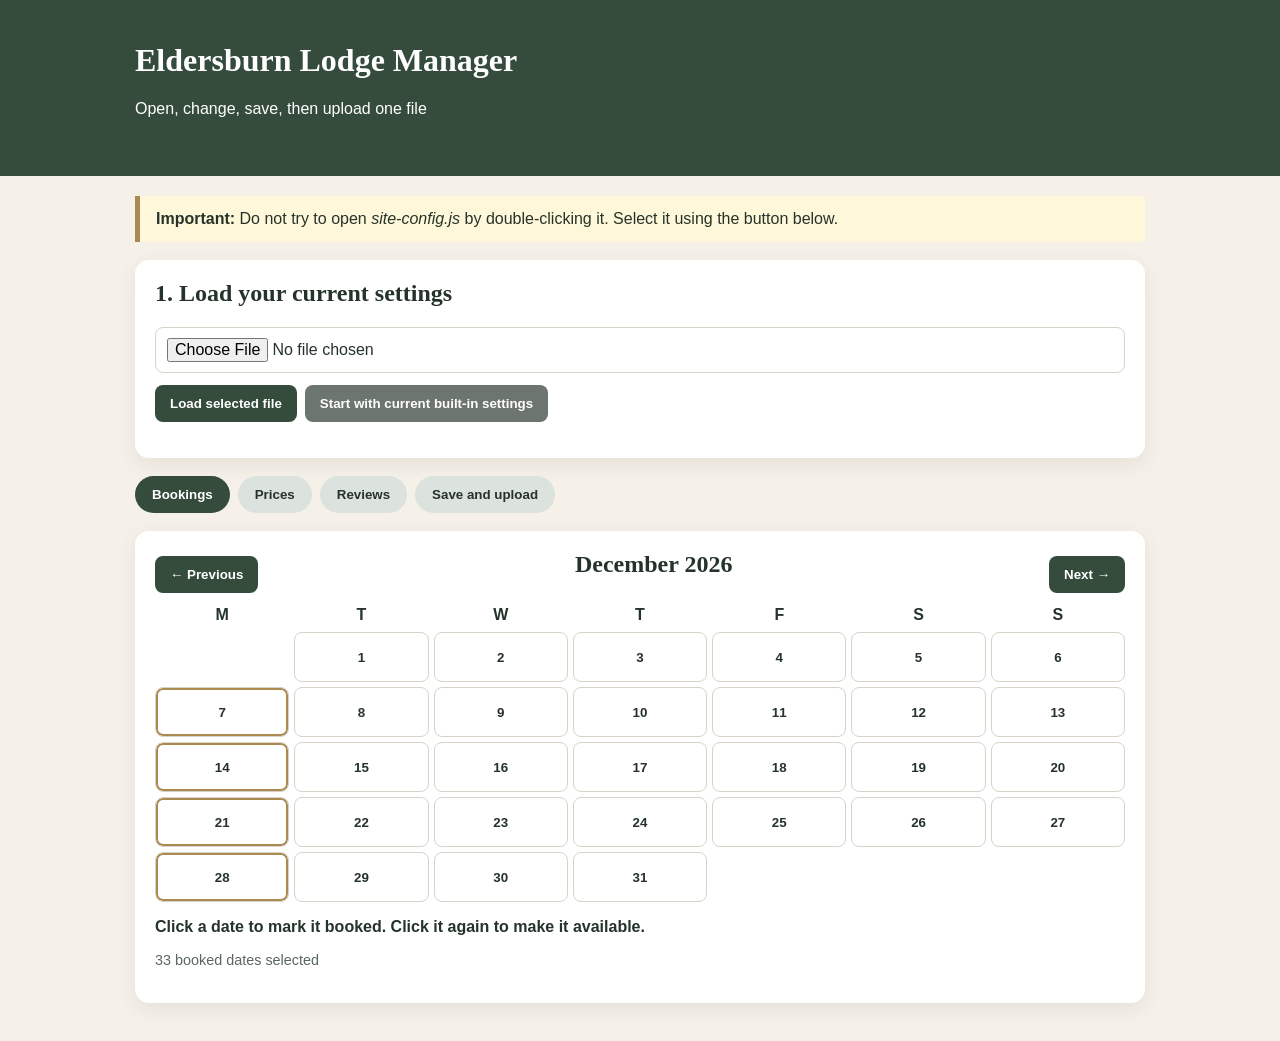
==== Eldersburn_Lodge_Manager.html @ bc5d5e98 "Add files via upload Install Eldersburn Lodge Version 7 Stable" ====
<!doctype html>
<html lang="en-GB">
<head>
<meta charset="utf-8"><meta name="viewport" content="width=device-width,initial-scale=1">
<title>Eldersburn Lodge Manager</title>
<style>
:root{--green:#354c3d;--cream:#f5f1e8;--ink:#25332a;--gold:#aa8a50;--red:#8b4a45;--line:#d8d3c8}
*{box-sizing:border-box}body{margin:0;font-family:Arial,sans-serif;background:var(--cream);color:var(--ink)}
header{background:var(--green);color:#fff;padding:22px}.wrap{max-width:1050px;margin:auto;padding:20px}
h1,h2,h3{font-family:Georgia,serif;margin-top:0}.intro{background:#fff7d9;border-left:5px solid var(--gold);padding:14px 16px;margin-bottom:18px}
.tabs{display:flex;gap:8px;flex-wrap:wrap;margin-bottom:18px}.tab{border:0;border-radius:999px;padding:11px 17px;background:#dce2dd;color:var(--ink);font-weight:700;cursor:pointer}.tab.active{background:var(--green);color:#fff}
.panel{display:none}.panel.active{display:block}.card{background:#fff;padding:20px;border-radius:14px;margin-bottom:18px;box-shadow:0 6px 22px #00000012}
button,.button{border:0;border-radius:8px;padding:11px 15px;background:var(--green);color:#fff;font-weight:700;cursor:pointer}.secondary{background:#6d756f}.danger{background:var(--red)}
input,textarea,select{width:100%;padding:10px 11px;border:1px solid var(--line);border-radius:8px;font:inherit;background:#fff}label{display:block;font-weight:700;margin-bottom:12px}label span{display:block;font-weight:400;font-size:.88rem;margin-top:4px;opacity:.7}
.row{display:grid;grid-template-columns:repeat(2,minmax(0,1fr));gap:14px}.actions{display:flex;gap:8px;flex-wrap:wrap}.status{font-weight:700;margin-top:12px}.calendar-head{display:flex;justify-content:space-between;align-items:center;gap:10px}.week,.days{display:grid;grid-template-columns:repeat(7,1fr);gap:5px}.week span{text-align:center;font-weight:700;padding:8px}.day{min-height:50px;border:1px solid var(--line);border-radius:8px;background:#fff;color:var(--ink)}.day.blank{visibility:hidden}.day.booked{background:var(--red);color:#fff;border-color:var(--red)}.day.monday{box-shadow:inset 0 0 0 2px var(--gold)}
.review{border:1px solid var(--line);border-radius:10px;padding:14px;margin-top:10px}.review .stars{color:var(--gold)}
.steps li{margin:.55rem 0}.small{font-size:.9rem;opacity:.75}.savebox{background:#eef4ef;border:1px solid #cad8cd}
@media(max-width:700px){.row{grid-template-columns:1fr}.wrap{padding:12px}.week,.days{gap:3px}.day{min-height:44px;padding:5px}}
</style>
</head>
<body>
<header><div class="wrap"><h1>Eldersburn Lodge Manager</h1><p>Open, change, save, then upload one file</p></div></header>
<div class="wrap">
<div class="intro"><strong>Important:</strong> Do not try to open <em>site-config.js</em> by double-clicking it. Select it using the button below.</div>
<div class="card">
  <h2>1. Load your current settings</h2>
  <input id="file" type="file" accept=".js,text/javascript">
  <div class="actions" style="margin-top:12px"><button id="load">Load selected file</button><button id="useDefaults" class="secondary">Start with current built-in settings</button></div>
  <p id="loadStatus" class="status"></p>
</div>
<div class="tabs">
<button class="tab active" data-panel="bookings">Bookings</button>
<button class="tab" data-panel="prices">Prices</button>
<button class="tab" data-panel="reviews">Reviews</button>
<button class="tab" data-panel="save">Save and upload</button>
</div>
<section id="bookings" class="panel active">
<div class="card">
<div class="calendar-head"><button id="prev">← Previous</button><h2 id="month"></h2><button id="next">Next →</button></div>
<div class="week"><span>M</span><span>T</span><span>W</span><span>T</span><span>F</span><span>S</span><span>S</span></div><div id="days" class="days"></div>
<p><strong>Click a date to mark it booked. Click it again to make it available.</strong></p><p id="dateCount" class="small"></p>
</div></section>
<section id="prices" class="panel"><div class="card"><h2>Prices</h2>
<div class="row"><label>Low season — 4 nights<input id="low4"></label><label>Low season — 7 nights<input id="low7"></label></div>
<div class="row"><label>Mid season — 4 nights<input id="mid4"></label><label>Mid season — 7 nights<input id="mid7"></label></div>
<div class="row"><label>High season — 4 nights<input id="high4"></label><label>High season — 7 nights<input id="high7"></label></div>
<label>Christmas and New Year<input id="festive"></label>
<h3>Booking terms</h3><div class="row"><label>Minimum stay<input id="minimum"></label><label>Cleaning charge<input id="cleaning"></label><label>Security deposit<input id="deposit"></label><label>Pet rule<input id="pets"></label><label>Changeover day<input id="changeover"></label></div>
</div></section>
<section id="reviews" class="panel"><div class="card"><h2>Add or edit a review</h2>
<div class="row"><label>Guest name<input id="reviewName"></label><label>Location<input id="reviewLocation"></label></div>
<label>Rating<select id="reviewRating"><option value="5">5 stars</option><option value="4">4 stars</option><option value="3">3 stars</option><option value="2">2 stars</option><option value="1">1 star</option></select></label>
<label>Review<textarea id="reviewText" rows="5"></textarea></label><div class="actions"><button id="saveReview">Add review</button><button id="cancelReview" class="secondary" hidden>Cancel edit</button></div><p id="reviewStatus" class="status"></p>
<div id="reviewList"></div></div></section>
<section id="save" class="panel"><div class="card savebox"><h2>2. Download your updated file</h2><p>This creates one file called <strong>site-config.js</strong>.</p><button id="download">Download site-config.js</button><p id="downloadStatus" class="status"></p></div>
<div class="card"><h2>3. Upload it to GitHub</h2><ol class="steps"><li>Open the Eldersburn-Lodge repository</li><li>Choose <strong>Add file → Upload files</strong></li><li>Upload the new <strong>site-config.js</strong></li><li>Commit directly to the main branch</li><li>Wait for the green Pages tick</li><li>Refresh the live website. Use <strong>Ctrl + Shift + R</strong> only if the old version is still showing</li></ol></div></section>
</div>
<script>
const defaults={bookedDates:["2026-08-07","2026-08-08","2026-08-09","2026-08-10","2026-08-14","2026-08-15","2026-08-16","2026-08-17","2026-08-19","2026-08-20","2026-08-21","2026-08-22","2026-08-23","2026-08-28","2026-08-29","2026-08-30","2026-08-31","2026-09-04","2026-09-05","2026-09-06","2026-09-07","2026-09-11","2026-09-12","2026-09-13","2026-09-14","2026-09-15","2026-09-18","2026-09-19","2026-09-20","2026-09-25","2026-09-26","2026-09-27","2026-09-28"],prices:[{season:"Low season",dates:"January, February, March and December",stays:[{label:"4 nights",price:"£1,000"},{label:"7 nights",price:"£1,750"}]},{season:"Mid season",dates:"April, May, October and November",stays:[{label:"4 nights",price:"£1,200"},{label:"7 nights",price:"£2,100"}]},{season:"High season",dates:"June, July, August and September",stays:[{label:"4 nights",price:"£1,400"},{label:"7 nights",price:"£2,450"}]},{season:"Christmas and New Year",dates:"Festive period",stays:[{label:"Festive stay",price:"£3,000"}]}],priceNotes:["Minimum stay: 4 nights","Cleaning charge: £100 per booking","Refundable security deposit: £200","No pets","Standard changeover day: Monday","Christmas and New Year dates and stay duration are confirmed when you enquire"],reviews:[]};
let config=JSON.parse(JSON.stringify(defaults)),booked=new Set(defaults.bookedDates),reviews=[],month=new Date(),editing=-1;month.setDate(1);
const $=s=>document.querySelector(s),esc=s=>String(s||'').replace(/[&<>"']/g,c=>({'&':'&amp;','<':'&lt;','>':'&gt;','"':'&quot;',"'":'&#39;'}[c])),pad=n=>String(n).padStart(2,'0'),iso=(y,m,d)=>`${y}-${pad(m+1)}-${pad(d)}`;
document.querySelectorAll('.tab').forEach(b=>b.onclick=()=>{document.querySelectorAll('.tab').forEach(x=>x.classList.toggle('active',x===b));document.querySelectorAll('.panel').forEach(x=>x.classList.toggle('active',x.id===b.dataset.panel))});
function getPrice(season,label){return config.prices?.find(x=>x.season===season)?.stays?.find(x=>x.label===label)?.price||''}function note(prefix){return config.priceNotes?.find(x=>x.startsWith(prefix))?.slice(prefix.length).trim()||''}
function populate(){booked=new Set(config.bookedDates||[]);reviews=Array.isArray(config.reviews)?config.reviews.map(x=>({...x})):[];$('#low4').value=getPrice('Low season','4 nights');$('#low7').value=getPrice('Low season','7 nights');$('#mid4').value=getPrice('Mid season','4 nights');$('#mid7').value=getPrice('Mid season','7 nights');$('#high4').value=getPrice('High season','4 nights');$('#high7').value=getPrice('High season','7 nights');$('#festive').value=getPrice('Christmas and New Year','Festive stay');$('#minimum').value=note('Minimum stay:');$('#cleaning').value=note('Cleaning charge:');$('#deposit').value=note('Refundable security deposit:');$('#pets').value=config.priceNotes?.find(x=>/pet/i.test(x))||'No pets';$('#changeover').value=note('Standard changeover day:');renderCalendar();renderReviews()}
function renderCalendar(){const y=month.getFullYear(),m=month.getMonth();$('#month').textContent=month.toLocaleDateString('en-GB',{month:'long',year:'numeric'});const h=$('#days');h.innerHTML='';const start=(new Date(y,m,1).getDay()+6)%7;for(let i=0;i<start;i++){const b=document.createElement('button');b.className='day blank';h.appendChild(b)}for(let d=1;d<=new Date(y,m+1,0).getDate();d++){const key=iso(y,m,d),date=new Date(y,m,d),b=document.createElement('button');b.type='button';b.className='day';b.textContent=d;if(booked.has(key))b.classList.add('booked');if(date.getDay()===1)b.classList.add('monday');b.onclick=()=>{booked.has(key)?booked.delete(key):booked.add(key);renderCalendar()};h.appendChild(b)}$('#dateCount').textContent=`${booked.size} booked dates selected`}
$('#prev').onclick=()=>{month.setMonth(month.getMonth()-1);renderCalendar()};$('#next').onclick=()=>{month.setMonth(month.getMonth()+1);renderCalendar()};
$('#load').onclick=async()=>{const f=$('#file').files[0];if(!f){$('#loadStatus').textContent='Choose site-config.js first';return}try{const text=await f.text(),box={};new Function('window',text)(box);if(!box.ELDERSBURN_CONFIG)throw Error();config=box.ELDERSBURN_CONFIG;populate();$('#loadStatus').textContent='Settings loaded successfully'}catch(e){$('#loadStatus').textContent='That file could not be loaded. Please choose site-config.js'}};
$('#useDefaults').onclick=()=>{config=JSON.parse(JSON.stringify(defaults));populate();$('#loadStatus').textContent='Built-in settings loaded'};
function renderReviews(){const h=$('#reviewList');h.innerHTML=reviews.length?reviews.map((r,i)=>`<div class="review"><strong>${esc(r.name)}</strong>${r.location?' · '+esc(r.location):''}<div class="stars">${'★'.repeat(Number(r.rating)||5)}</div><p>${esc(r.text)}</p><div class="actions"><button data-edit="${i}">Edit</button><button class="danger" data-delete="${i}">Delete</button></div></div>`).join(''):'<p>No reviews added yet</p>';h.querySelectorAll('[data-edit]').forEach(b=>b.onclick=()=>editReview(+b.dataset.edit));h.querySelectorAll('[data-delete]').forEach(b=>b.onclick=()=>{if(confirm('Delete this review?')){reviews.splice(+b.dataset.delete,1);renderReviews()}})}
function clearReview(){editing=-1;$('#reviewName').value='';$('#reviewLocation').value='';$('#reviewRating').value='5';$('#reviewText').value='';$('#saveReview').textContent='Add review';$('#cancelReview').hidden=true}function editReview(i){editing=i;const r=reviews[i];$('#reviewName').value=r.name||'';$('#reviewLocation').value=r.location||'';$('#reviewRating').value=r.rating||5;$('#reviewText').value=r.text||'';$('#saveReview').textContent='Save review';$('#cancelReview').hidden=false}
$('#saveReview').onclick=()=>{const r={name:$('#reviewName').value.trim(),location:$('#reviewLocation').value.trim(),rating:+$('#reviewRating').value,text:$('#reviewText').value.trim()};if(!r.name||!r.text){$('#reviewStatus').textContent='Enter the guest name and review';return}editing>=0?reviews[editing]=r:reviews.push(r);$('#reviewStatus').textContent='Review saved';clearReview();renderReviews()};$('#cancelReview').onclick=clearReview;
function val(id){return $('#'+id).value.trim()}function output(){return{bookedDates:[...booked].sort(),prices:[{season:'Low season',dates:'January, February, March and December',stays:[{label:'4 nights',price:val('low4')},{label:'7 nights',price:val('low7')}]},{season:'Mid season',dates:'April, May, October and November',stays:[{label:'4 nights',price:val('mid4')},{label:'7 nights',price:val('mid7')}]},{season:'High season',dates:'June, July, August and September',stays:[{label:'4 nights',price:val('high4')},{label:'7 nights',price:val('high7')}]},{season:'Christmas and New Year',dates:'Festive period',stays:[{label:'Festive stay',price:val('festive')}]}],priceNotes:[`Minimum stay: ${val('minimum')}`,`Cleaning charge: ${val('cleaning')}`,`Refundable security deposit: ${val('deposit')}`,val('pets'),`Standard changeover day: ${val('changeover')}`,'Christmas and New Year dates and stay duration are confirmed when you enquire'],reviews}}
$('#download').onclick=()=>{const text='/* Eldersburn Lodge website settings — generated by the Manager */\nwindow.ELDERSBURN_CONFIG = '+JSON.stringify(output(),null,2)+';\n',blob=new Blob([text],{type:'text/javascript'}),a=document.createElement('a');a.href=URL.createObjectURL(blob);a.download='site-config.js';a.click();setTimeout(()=>URL.revokeObjectURL(a.href),1000);$('#downloadStatus').textContent='site-config.js downloaded'};
populate();
</script>
</body></html>
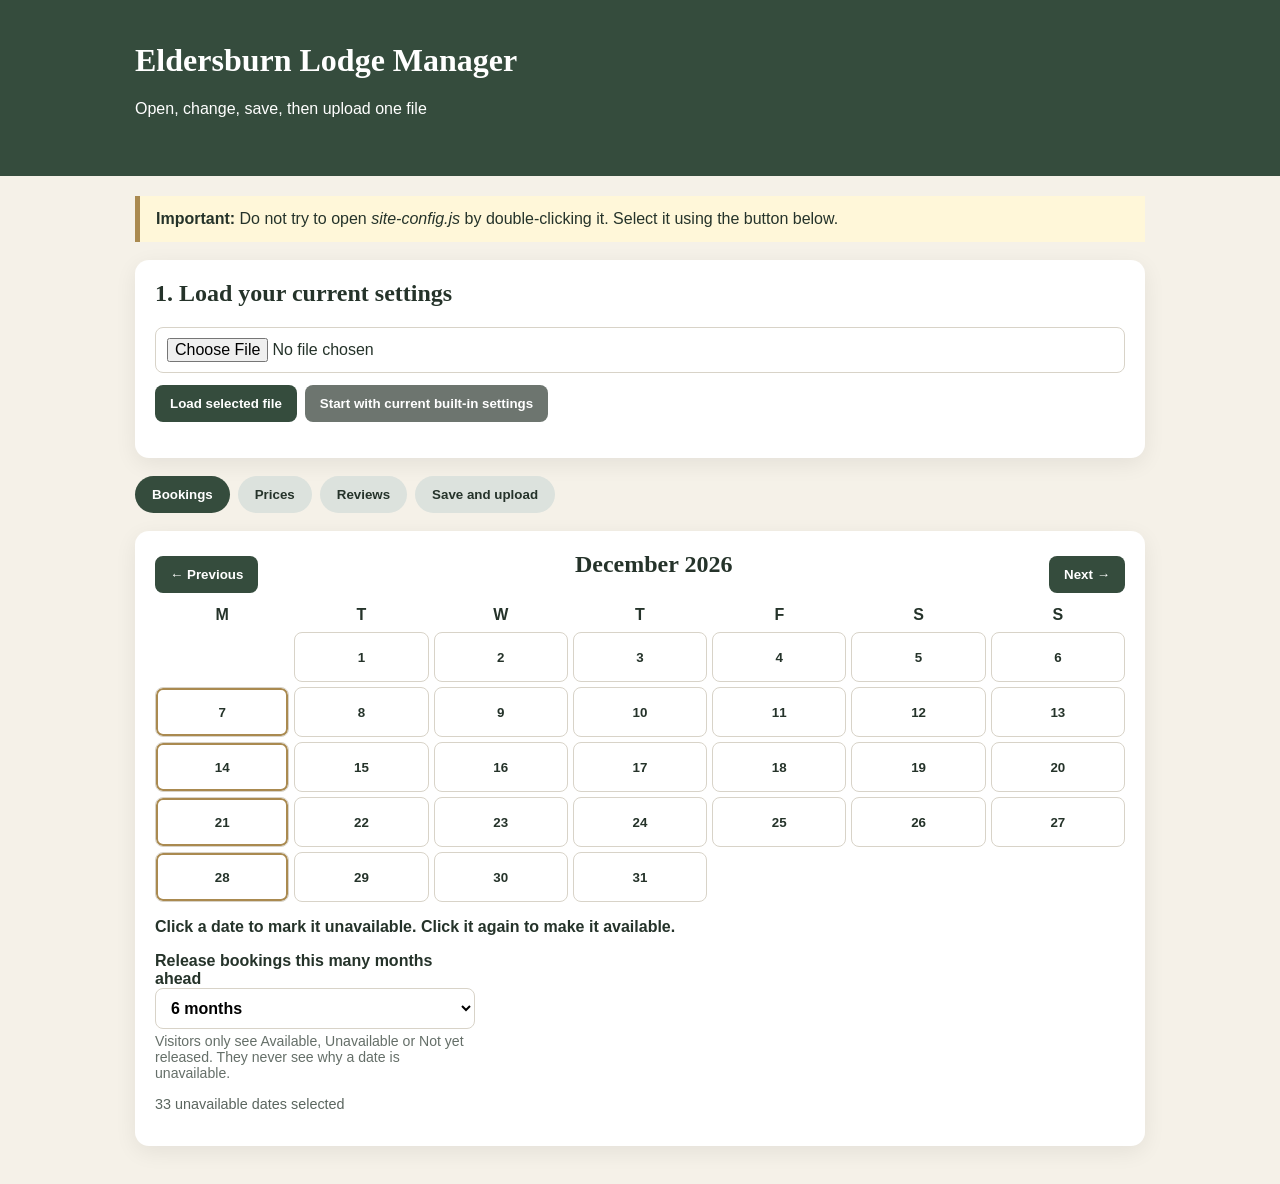
==== commit d8bde0c5: "Add files via upload Install six month booking window" ====
--- a/Eldersburn_Lodge_Manager.html
+++ b/Eldersburn_Lodge_Manager.html
@@ -38,7 +38,11 @@
 <div class="card">
 <div class="calendar-head"><button id="prev">← Previous</button><h2 id="month"></h2><button id="next">Next →</button></div>
 <div class="week"><span>M</span><span>T</span><span>W</span><span>T</span><span>F</span><span>S</span><span>S</span></div><div id="days" class="days"></div>
-<p><strong>Click a date to mark it booked. Click it again to make it available.</strong></p><p id="dateCount" class="small"></p>
+<p><strong>Click a date to mark it unavailable. Click it again to make it available.</strong></p>
+<label style="max-width:320px">Release bookings this many months ahead
+<select id="bookingWindow"><option value="3">3 months</option><option value="6">6 months</option><option value="9">9 months</option><option value="12">12 months</option></select>
+<span>Visitors only see Available, Unavailable or Not yet released. They never see why a date is unavailable.</span></label>
+<p id="dateCount" class="small"></p>
 </div></section>
 <section id="prices" class="panel"><div class="card"><h2>Prices</h2>
 <div class="row"><label>Low season — 4 nights<input id="low4"></label><label>Low season — 7 nights<input id="low7"></label></div>
@@ -56,20 +60,20 @@
 <div class="card"><h2>3. Upload it to GitHub</h2><ol class="steps"><li>Open the Eldersburn-Lodge repository</li><li>Choose <strong>Add file → Upload files</strong></li><li>Upload the new <strong>site-config.js</strong></li><li>Commit directly to the main branch</li><li>Wait for the green Pages tick</li><li>Refresh the live website. Use <strong>Ctrl + Shift + R</strong> only if the old version is still showing</li></ol></div></section>
 </div>
 <script>
-const defaults={bookedDates:["2026-08-07","2026-08-08","2026-08-09","2026-08-10","2026-08-14","2026-08-15","2026-08-16","2026-08-17","2026-08-19","2026-08-20","2026-08-21","2026-08-22","2026-08-23","2026-08-28","2026-08-29","2026-08-30","2026-08-31","2026-09-04","2026-09-05","2026-09-06","2026-09-07","2026-09-11","2026-09-12","2026-09-13","2026-09-14","2026-09-15","2026-09-18","2026-09-19","2026-09-20","2026-09-25","2026-09-26","2026-09-27","2026-09-28"],prices:[{season:"Low season",dates:"January, February, March and December",stays:[{label:"4 nights",price:"£1,000"},{label:"7 nights",price:"£1,750"}]},{season:"Mid season",dates:"April, May, October and November",stays:[{label:"4 nights",price:"£1,200"},{label:"7 nights",price:"£2,100"}]},{season:"High season",dates:"June, July, August and September",stays:[{label:"4 nights",price:"£1,400"},{label:"7 nights",price:"£2,450"}]},{season:"Christmas and New Year",dates:"Festive period",stays:[{label:"Festive stay",price:"£3,000"}]}],priceNotes:["Minimum stay: 4 nights","Cleaning charge: £100 per booking","Refundable security deposit: £200","No pets","Standard changeover day: Monday","Christmas and New Year dates and stay duration are confirmed when you enquire"],reviews:[]};
+const defaults={bookingWindowMonths:6,bookedDates:["2026-08-07","2026-08-08","2026-08-09","2026-08-10","2026-08-14","2026-08-15","2026-08-16","2026-08-17","2026-08-19","2026-08-20","2026-08-21","2026-08-22","2026-08-23","2026-08-28","2026-08-29","2026-08-30","2026-08-31","2026-09-04","2026-09-05","2026-09-06","2026-09-07","2026-09-11","2026-09-12","2026-09-13","2026-09-14","2026-09-15","2026-09-18","2026-09-19","2026-09-20","2026-09-25","2026-09-26","2026-09-27","2026-09-28"],prices:[{season:"Low season",dates:"January, February, March and December",stays:[{label:"4 nights",price:"£1,000"},{label:"7 nights",price:"£1,750"}]},{season:"Mid season",dates:"April, May, October and November",stays:[{label:"4 nights",price:"£1,200"},{label:"7 nights",price:"£2,100"}]},{season:"High season",dates:"June, July, August and September",stays:[{label:"4 nights",price:"£1,400"},{label:"7 nights",price:"£2,450"}]},{season:"Christmas and New Year",dates:"Festive period",stays:[{label:"Festive stay",price:"£3,000"}]}],priceNotes:["Minimum stay: 4 nights","Cleaning charge: £100 per booking","Refundable security deposit: £200","No pets","Standard changeover day: Monday","Christmas and New Year dates and stay duration are confirmed when you enquire"],reviews:[]};
 let config=JSON.parse(JSON.stringify(defaults)),booked=new Set(defaults.bookedDates),reviews=[],month=new Date(),editing=-1;month.setDate(1);
 const $=s=>document.querySelector(s),esc=s=>String(s||'').replace(/[&<>"']/g,c=>({'&':'&amp;','<':'&lt;','>':'&gt;','"':'&quot;',"'":'&#39;'}[c])),pad=n=>String(n).padStart(2,'0'),iso=(y,m,d)=>`${y}-${pad(m+1)}-${pad(d)}`;
 document.querySelectorAll('.tab').forEach(b=>b.onclick=()=>{document.querySelectorAll('.tab').forEach(x=>x.classList.toggle('active',x===b));document.querySelectorAll('.panel').forEach(x=>x.classList.toggle('active',x.id===b.dataset.panel))});
 function getPrice(season,label){return config.prices?.find(x=>x.season===season)?.stays?.find(x=>x.label===label)?.price||''}function note(prefix){return config.priceNotes?.find(x=>x.startsWith(prefix))?.slice(prefix.length).trim()||''}
-function populate(){booked=new Set(config.bookedDates||[]);reviews=Array.isArray(config.reviews)?config.reviews.map(x=>({...x})):[];$('#low4').value=getPrice('Low season','4 nights');$('#low7').value=getPrice('Low season','7 nights');$('#mid4').value=getPrice('Mid season','4 nights');$('#mid7').value=getPrice('Mid season','7 nights');$('#high4').value=getPrice('High season','4 nights');$('#high7').value=getPrice('High season','7 nights');$('#festive').value=getPrice('Christmas and New Year','Festive stay');$('#minimum').value=note('Minimum stay:');$('#cleaning').value=note('Cleaning charge:');$('#deposit').value=note('Refundable security deposit:');$('#pets').value=config.priceNotes?.find(x=>/pet/i.test(x))||'No pets';$('#changeover').value=note('Standard changeover day:');renderCalendar();renderReviews()}
-function renderCalendar(){const y=month.getFullYear(),m=month.getMonth();$('#month').textContent=month.toLocaleDateString('en-GB',{month:'long',year:'numeric'});const h=$('#days');h.innerHTML='';const start=(new Date(y,m,1).getDay()+6)%7;for(let i=0;i<start;i++){const b=document.createElement('button');b.className='day blank';h.appendChild(b)}for(let d=1;d<=new Date(y,m+1,0).getDate();d++){const key=iso(y,m,d),date=new Date(y,m,d),b=document.createElement('button');b.type='button';b.className='day';b.textContent=d;if(booked.has(key))b.classList.add('booked');if(date.getDay()===1)b.classList.add('monday');b.onclick=()=>{booked.has(key)?booked.delete(key):booked.add(key);renderCalendar()};h.appendChild(b)}$('#dateCount').textContent=`${booked.size} booked dates selected`}
+function populate(){booked=new Set(config.bookedDates||[]);$('#bookingWindow').value=String(config.bookingWindowMonths||6);reviews=Array.isArray(config.reviews)?config.reviews.map(x=>({...x})):[];$('#low4').value=getPrice('Low season','4 nights');$('#low7').value=getPrice('Low season','7 nights');$('#mid4').value=getPrice('Mid season','4 nights');$('#mid7').value=getPrice('Mid season','7 nights');$('#high4').value=getPrice('High season','4 nights');$('#high7').value=getPrice('High season','7 nights');$('#festive').value=getPrice('Christmas and New Year','Festive stay');$('#minimum').value=note('Minimum stay:');$('#cleaning').value=note('Cleaning charge:');$('#deposit').value=note('Refundable security deposit:');$('#pets').value=config.priceNotes?.find(x=>/pet/i.test(x))||'No pets';$('#changeover').value=note('Standard changeover day:');renderCalendar();renderReviews()}
+function renderCalendar(){const y=month.getFullYear(),m=month.getMonth();$('#month').textContent=month.toLocaleDateString('en-GB',{month:'long',year:'numeric'});const h=$('#days');h.innerHTML='';const start=(new Date(y,m,1).getDay()+6)%7;for(let i=0;i<start;i++){const b=document.createElement('button');b.className='day blank';h.appendChild(b)}for(let d=1;d<=new Date(y,m+1,0).getDate();d++){const key=iso(y,m,d),date=new Date(y,m,d),b=document.createElement('button');b.type='button';b.className='day';b.textContent=d;if(booked.has(key))b.classList.add('booked');if(date.getDay()===1)b.classList.add('monday');b.onclick=()=>{booked.has(key)?booked.delete(key):booked.add(key);renderCalendar()};h.appendChild(b)}$('#dateCount').textContent=`${booked.size} unavailable dates selected`}
 $('#prev').onclick=()=>{month.setMonth(month.getMonth()-1);renderCalendar()};$('#next').onclick=()=>{month.setMonth(month.getMonth()+1);renderCalendar()};
 $('#load').onclick=async()=>{const f=$('#file').files[0];if(!f){$('#loadStatus').textContent='Choose site-config.js first';return}try{const text=await f.text(),box={};new Function('window',text)(box);if(!box.ELDERSBURN_CONFIG)throw Error();config=box.ELDERSBURN_CONFIG;populate();$('#loadStatus').textContent='Settings loaded successfully'}catch(e){$('#loadStatus').textContent='That file could not be loaded. Please choose site-config.js'}};
 $('#useDefaults').onclick=()=>{config=JSON.parse(JSON.stringify(defaults));populate();$('#loadStatus').textContent='Built-in settings loaded'};
 function renderReviews(){const h=$('#reviewList');h.innerHTML=reviews.length?reviews.map((r,i)=>`<div class="review"><strong>${esc(r.name)}</strong>${r.location?' · '+esc(r.location):''}<div class="stars">${'★'.repeat(Number(r.rating)||5)}</div><p>${esc(r.text)}</p><div class="actions"><button data-edit="${i}">Edit</button><button class="danger" data-delete="${i}">Delete</button></div></div>`).join(''):'<p>No reviews added yet</p>';h.querySelectorAll('[data-edit]').forEach(b=>b.onclick=()=>editReview(+b.dataset.edit));h.querySelectorAll('[data-delete]').forEach(b=>b.onclick=()=>{if(confirm('Delete this review?')){reviews.splice(+b.dataset.delete,1);renderReviews()}})}
 function clearReview(){editing=-1;$('#reviewName').value='';$('#reviewLocation').value='';$('#reviewRating').value='5';$('#reviewText').value='';$('#saveReview').textContent='Add review';$('#cancelReview').hidden=true}function editReview(i){editing=i;const r=reviews[i];$('#reviewName').value=r.name||'';$('#reviewLocation').value=r.location||'';$('#reviewRating').value=r.rating||5;$('#reviewText').value=r.text||'';$('#saveReview').textContent='Save review';$('#cancelReview').hidden=false}
 $('#saveReview').onclick=()=>{const r={name:$('#reviewName').value.trim(),location:$('#reviewLocation').value.trim(),rating:+$('#reviewRating').value,text:$('#reviewText').value.trim()};if(!r.name||!r.text){$('#reviewStatus').textContent='Enter the guest name and review';return}editing>=0?reviews[editing]=r:reviews.push(r);$('#reviewStatus').textContent='Review saved';clearReview();renderReviews()};$('#cancelReview').onclick=clearReview;
-function val(id){return $('#'+id).value.trim()}function output(){return{bookedDates:[...booked].sort(),prices:[{season:'Low season',dates:'January, February, March and December',stays:[{label:'4 nights',price:val('low4')},{label:'7 nights',price:val('low7')}]},{season:'Mid season',dates:'April, May, October and November',stays:[{label:'4 nights',price:val('mid4')},{label:'7 nights',price:val('mid7')}]},{season:'High season',dates:'June, July, August and September',stays:[{label:'4 nights',price:val('high4')},{label:'7 nights',price:val('high7')}]},{season:'Christmas and New Year',dates:'Festive period',stays:[{label:'Festive stay',price:val('festive')}]}],priceNotes:[`Minimum stay: ${val('minimum')}`,`Cleaning charge: ${val('cleaning')}`,`Refundable security deposit: ${val('deposit')}`,val('pets'),`Standard changeover day: ${val('changeover')}`,'Christmas and New Year dates and stay duration are confirmed when you enquire'],reviews}}
+function val(id){return $('#'+id).value.trim()}function output(){return{bookingWindowMonths:Number($('#bookingWindow').value)||6,bookedDates:[...booked].sort(),prices:[{season:'Low season',dates:'January, February, March and December',stays:[{label:'4 nights',price:val('low4')},{label:'7 nights',price:val('low7')}]},{season:'Mid season',dates:'April, May, October and November',stays:[{label:'4 nights',price:val('mid4')},{label:'7 nights',price:val('mid7')}]},{season:'High season',dates:'June, July, August and September',stays:[{label:'4 nights',price:val('high4')},{label:'7 nights',price:val('high7')}]},{season:'Christmas and New Year',dates:'Festive period',stays:[{label:'Festive stay',price:val('festive')}]}],priceNotes:[`Minimum stay: ${val('minimum')}`,`Cleaning charge: ${val('cleaning')}`,`Refundable security deposit: ${val('deposit')}`,val('pets'),`Standard changeover day: ${val('changeover')}`,'Christmas and New Year dates and stay duration are confirmed when you enquire'],reviews}}
 $('#download').onclick=()=>{const text='/* Eldersburn Lodge website settings — generated by the Manager */\nwindow.ELDERSBURN_CONFIG = '+JSON.stringify(output(),null,2)+';\n',blob=new Blob([text],{type:'text/javascript'}),a=document.createElement('a');a.href=URL.createObjectURL(blob);a.download='site-config.js';a.click();setTimeout(()=>URL.revokeObjectURL(a.href),1000);$('#downloadStatus').textContent='site-config.js downloaded'};
 populate();
 </script>
